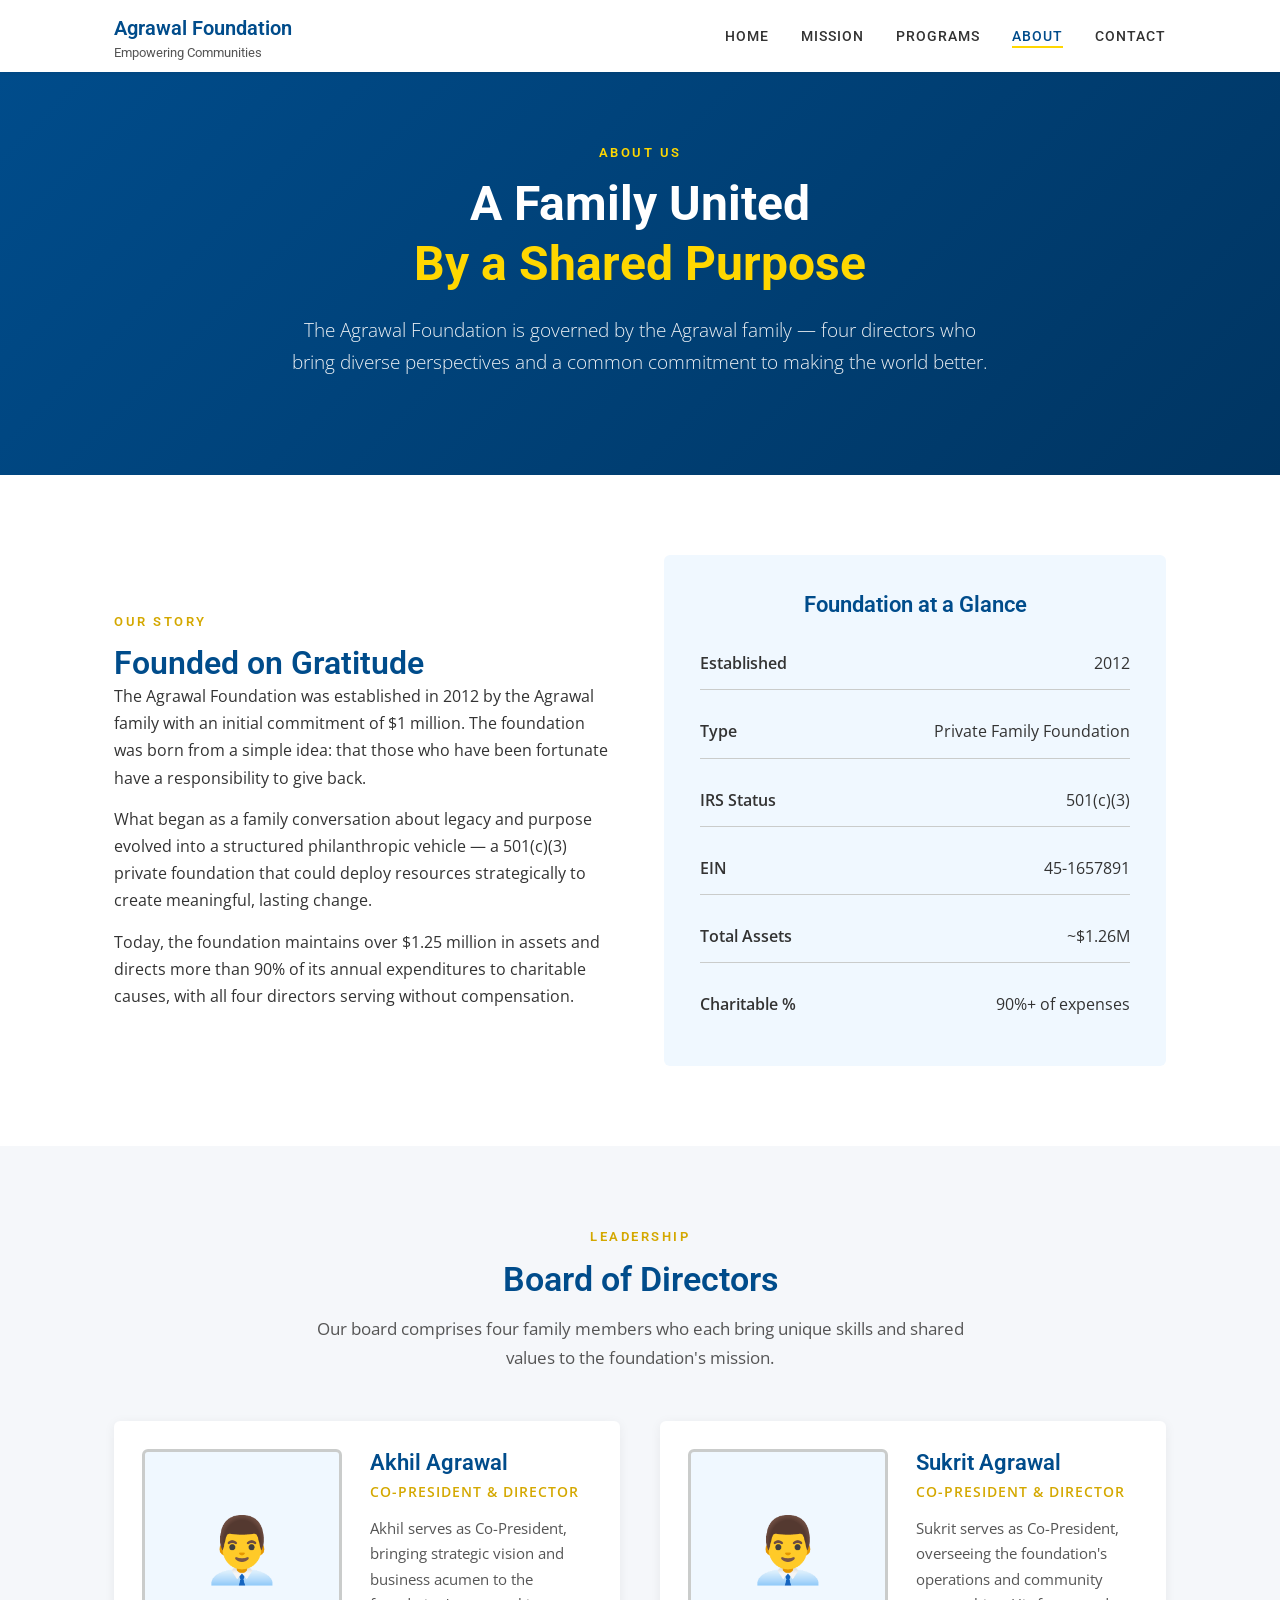
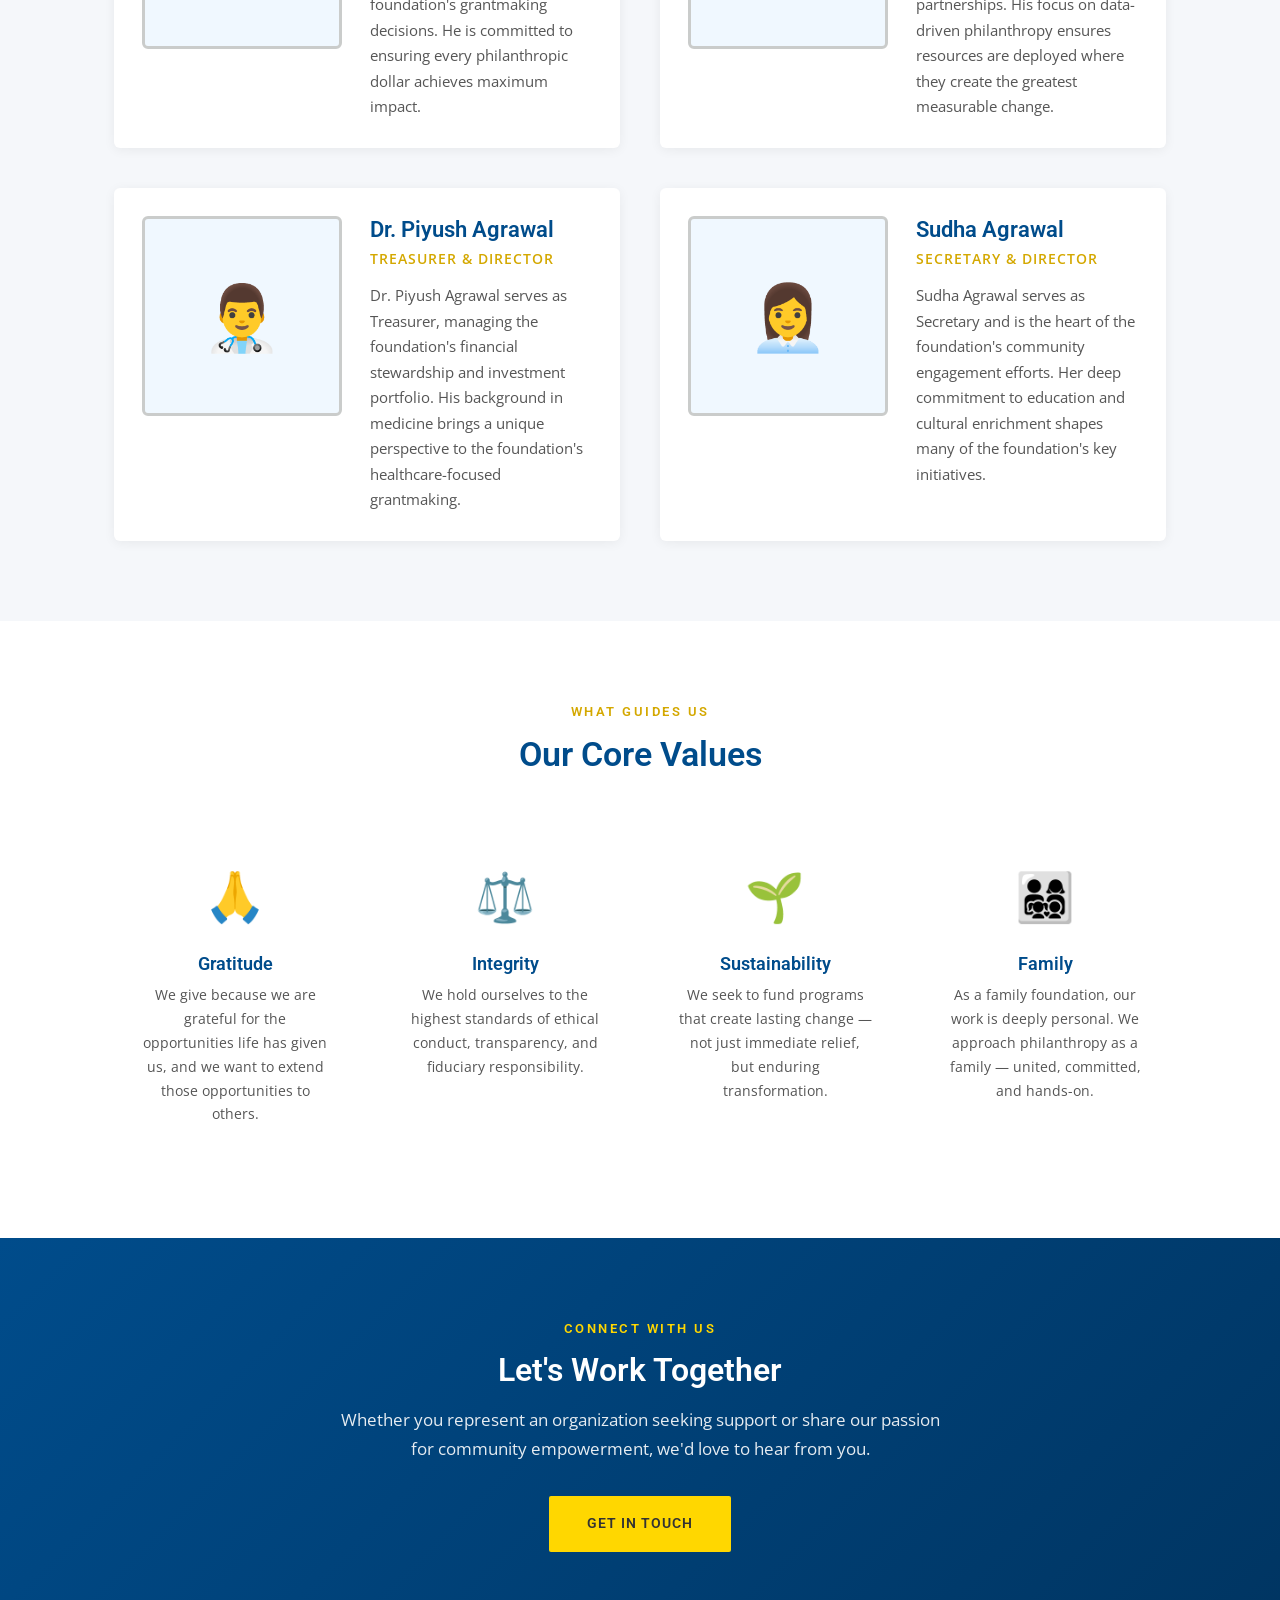
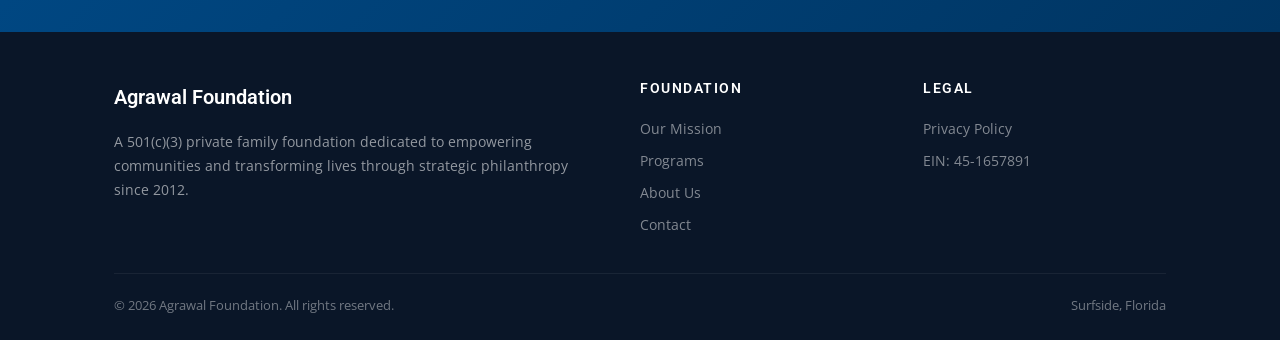
==== about.html @ cae857df "Initial commit: Agrawal Foundation website Complete 6-page website for agrawalfoundation.com: - Home" ====
<!DOCTYPE html>
<html lang="en">
<head>
  <meta charset="UTF-8">
  <meta name="viewport" content="width=device-width, initial-scale=1.0">
  <title>About Us | Agrawal Foundation</title>
  <meta name="description" content="Meet the Agrawal family — the founders and directors of the Agrawal Foundation, a private family foundation in South Florida.">
  <link rel="canonical" href="https://www.agrawalfoundation.com/about.html">
  <link rel="preconnect" href="https://fonts.googleapis.com">
  <link rel="preconnect" href="https://fonts.gstatic.com" crossorigin>
  <link href="https://fonts.googleapis.com/css2?family=Open+Sans:wght@300;400;600&family=Roboto:wght@300;400;500;600;700&display=swap" rel="stylesheet">
  <link rel="stylesheet" href="css/styles.css">
</head>
<body>
  <a href="#main" class="skip-link">Skip to content</a>

  <!-- Header -->
  <header>
    <div class="container">
      <a href="index.html" class="logo">
        <div>Agrawal Foundation<span>Empowering Communities</span></div>
      </a>
      <button class="menu-toggle" aria-label="Toggle menu" aria-expanded="false">
        <span></span><span></span><span></span>
      </button>
      <nav>
        <ul>
          <li><a href="index.html">Home</a></li>
          <li><a href="mission.html">Mission</a></li>
          <li><a href="programs.html">Programs</a></li>
          <li><a href="about.html">About</a></li>
          <li><a href="contact.html">Contact</a></li>
        </ul>
      </nav>
    </div>
  </header>

  <!-- Hero -->
  <section class="hero" style="padding:70px 0 60px;">
    <div class="container">
      <span class="overline">About Us</span>
      <h1>A Family United<br><span class="highlight">By a Shared Purpose</span></h1>
      <p>The Agrawal Foundation is governed by the Agrawal family — four directors who bring diverse perspectives and a common commitment to making the world better.</p>
    </div>
  </section>

  <main id="main">

  <!-- Our Story -->
  <section class="section">
    <div class="container">
      <div class="two-col">
        <div>
          <span class="overline">Our Story</span>
          <h2>Founded on Gratitude</h2>
          <p>The Agrawal Foundation was established in 2012 by the Agrawal family with an initial commitment of $1 million. The foundation was born from a simple idea: that those who have been fortunate have a responsibility to give back.</p>
          <p>What began as a family conversation about legacy and purpose evolved into a structured philanthropic vehicle — a 501(c)(3) private foundation that could deploy resources strategically to create meaningful, lasting change.</p>
          <p>Today, the foundation maintains over $1.25 million in assets and directs more than 90% of its annual expenditures to charitable causes, with all four directors serving without compensation.</p>
        </div>
        <div>
          <div style="background:var(--bg-light);border-radius:var(--radius);padding:36px;">
            <h3 style="margin-bottom:20px;text-align:center;">Foundation at a Glance</h3>
            <div style="display:grid;gap:16px;">
              <div style="display:flex;justify-content:space-between;padding:12px 0;border-bottom:1px solid var(--border);">
                <span style="font-weight:600;">Established</span><span>2012</span>
              </div>
              <div style="display:flex;justify-content:space-between;padding:12px 0;border-bottom:1px solid var(--border);">
                <span style="font-weight:600;">Type</span><span>Private Family Foundation</span>
              </div>
              <div style="display:flex;justify-content:space-between;padding:12px 0;border-bottom:1px solid var(--border);">
                <span style="font-weight:600;">IRS Status</span><span>501(c)(3)</span>
              </div>
              <div style="display:flex;justify-content:space-between;padding:12px 0;border-bottom:1px solid var(--border);">
                <span style="font-weight:600;">EIN</span><span>45-1657891</span>
              </div>
              <div style="display:flex;justify-content:space-between;padding:12px 0;border-bottom:1px solid var(--border);">
                <span style="font-weight:600;">Total Assets</span><span>~$1.26M</span>
              </div>
              <div style="display:flex;justify-content:space-between;padding:12px 0;">
                <span style="font-weight:600;">Charitable %</span><span>90%+ of expenses</span>
              </div>
            </div>
          </div>
        </div>
      </div>
    </div>
  </section>

  <!-- Board of Directors -->
  <section class="section section-alt">
    <div class="container">
      <div class="section-header">
        <span class="overline">Leadership</span>
        <h2>Board of Directors</h2>
        <p>Our board comprises four family members who each bring unique skills and shared values to the foundation's mission.</p>
      </div>
      <div class="team-grid">

        <div class="team-card animate">
          <div style="background:var(--bg-light);width:200px;height:200px;border-radius:var(--radius);display:flex;align-items:center;justify-content:center;font-size:64px;border:3px solid var(--border);">👨‍💼</div>
          <div class="team-info">
            <h3>Akhil Agrawal</h3>
            <div class="role">Co-President &amp; Director</div>
            <p>Akhil serves as Co-President, bringing strategic vision and business acumen to the foundation's grantmaking decisions. He is committed to ensuring every philanthropic dollar achieves maximum impact.</p>
          </div>
        </div>

        <div class="team-card animate">
          <div style="background:var(--bg-light);width:200px;height:200px;border-radius:var(--radius);display:flex;align-items:center;justify-content:center;font-size:64px;border:3px solid var(--border);">👨‍💼</div>
          <div class="team-info">
            <h3>Sukrit Agrawal</h3>
            <div class="role">Co-President &amp; Director</div>
            <p>Sukrit serves as Co-President, overseeing the foundation's operations and community partnerships. His focus on data-driven philanthropy ensures resources are deployed where they create the greatest measurable change.</p>
          </div>
        </div>

        <div class="team-card animate">
          <div style="background:var(--bg-light);width:200px;height:200px;border-radius:var(--radius);display:flex;align-items:center;justify-content:center;font-size:64px;border:3px solid var(--border);">👨‍⚕️</div>
          <div class="team-info">
            <h3>Dr. Piyush Agrawal</h3>
            <div class="role">Treasurer &amp; Director</div>
            <p>Dr. Piyush Agrawal serves as Treasurer, managing the foundation's financial stewardship and investment portfolio. His background in medicine brings a unique perspective to the foundation's healthcare-focused grantmaking.</p>
          </div>
        </div>

        <div class="team-card animate">
          <div style="background:var(--bg-light);width:200px;height:200px;border-radius:var(--radius);display:flex;align-items:center;justify-content:center;font-size:64px;border:3px solid var(--border);">👩‍💼</div>
          <div class="team-info">
            <h3>Sudha Agrawal</h3>
            <div class="role">Secretary &amp; Director</div>
            <p>Sudha Agrawal serves as Secretary and is the heart of the foundation's community engagement efforts. Her deep commitment to education and cultural enrichment shapes many of the foundation's key initiatives.</p>
          </div>
        </div>

      </div>
    </div>
  </section>

  <!-- Values -->
  <section class="section">
    <div class="container">
      <div class="section-header">
        <span class="overline">What Guides Us</span>
        <h2>Our Core Values</h2>
      </div>
      <div class="values-grid">
        <div class="value-item animate">
          <div class="value-icon">🙏</div>
          <h4>Gratitude</h4>
          <p>We give because we are grateful for the opportunities life has given us, and we want to extend those opportunities to others.</p>
        </div>
        <div class="value-item animate">
          <div class="value-icon">⚖️</div>
          <h4>Integrity</h4>
          <p>We hold ourselves to the highest standards of ethical conduct, transparency, and fiduciary responsibility.</p>
        </div>
        <div class="value-item animate">
          <div class="value-icon">🌱</div>
          <h4>Sustainability</h4>
          <p>We seek to fund programs that create lasting change — not just immediate relief, but enduring transformation.</p>
        </div>
        <div class="value-item animate">
          <div class="value-icon">👨‍👩‍👧‍👦</div>
          <h4>Family</h4>
          <p>As a family foundation, our work is deeply personal. We approach philanthropy as a family — united, committed, and hands-on.</p>
        </div>
      </div>
    </div>
  </section>

  <!-- CTA -->
  <section class="contact-section">
    <div class="container text-center">
      <span class="overline" style="color:var(--gold)">Connect With Us</span>
      <h2 style="color:var(--white);margin-bottom:16px;">Let's Work Together</h2>
      <p style="max-width:600px;margin:0 auto 32px;opacity:.9;font-size:17px;">Whether you represent an organization seeking support or share our passion for community empowerment, we'd love to hear from you.</p>
      <a href="contact.html" class="btn btn-gold">Get in Touch</a>
    </div>
  </section>

  </main>

  <!-- Footer -->
  <footer>
    <div class="container">
      <div class="footer-grid">
        <div class="footer-about">
          <div class="logo" style="color:var(--white);">Agrawal Foundation</div>
          <p>A 501(c)(3) private family foundation dedicated to empowering communities and transforming lives through strategic philanthropy since 2012.</p>
        </div>
        <div class="footer-links">
          <h4>Foundation</h4>
          <a href="mission.html">Our Mission</a>
          <a href="programs.html">Programs</a>
          <a href="about.html">About Us</a>
          <a href="contact.html">Contact</a>
        </div>
        <div class="footer-legal">
          <h4>Legal</h4>
          <a href="privacy.html">Privacy Policy</a>
          <a href="#">EIN: 45-1657891</a>
        </div>
      </div>
      <div class="footer-bottom">
        <span>&copy; 2026 Agrawal Foundation. All rights reserved.</span>
        <span>Surfside, Florida</span>
      </div>
    </div>
  </footer>

  <script src="js/main.js"></script>
</body>
</html>
---- css/styles.css ----
/* ============================================================
   AGRAWAL FOUNDATION — CSS
   Branding inherited from Litera Capital
   ============================================================ */

/* ---------- Reset & Base ---------- */
*,*::before,*::after{box-sizing:border-box;margin:0;padding:0}
html{scroll-behavior:smooth}
body{font-family:"Open Sans",sans-serif;font-weight:400;font-size:16px;line-height:1.7;color:#333}
img{max-width:100%;height:auto;display:block}
a{color:inherit;text-decoration:none}
ul{list-style:none}

/* ---------- Palette ---------- */
:root{
  --primary:#004c8b;
  --primary-dark:#003562;
  --gold:#FFD700;
  --gold-dark:#d4a800;
  --bg-light:#f0f8ff;
  --bg-alt:#f5f7fa;
  --text:#333;
  --text-light:#555;
  --border:#cacccb;
  --white:#fff;
  --shadow:0 2px 12px rgba(0,0,0,.06);
  --shadow-hover:0 8px 24px rgba(0,76,139,.12);
  --radius:6px;
  --header-h:72px;
  --max-w:1100px;
}

/* ---------- Skip Link ---------- */
.skip-link{position:absolute;top:-100%;left:16px;background:var(--primary);color:#fff;padding:8px 16px;z-index:9999;border-radius:0 0 4px 4px;font-size:14px}
.skip-link:focus{top:0}

/* ---------- Utility ---------- */
.container{max-width:var(--max-w);margin:0 auto;padding:0 24px}
.section{padding:80px 0}
.section-alt{background:var(--bg-alt)}
.section-light{background:var(--bg-light)}
.text-center{text-align:center}
.overline{display:block;font-family:"Roboto",sans-serif;font-size:13px;font-weight:600;text-transform:uppercase;letter-spacing:2.5px;color:var(--gold-dark);margin-bottom:10px}
.gold{color:var(--gold-dark)}
.section-header{max-width:680px;margin:0 auto 48px;text-align:center}
.section-header h2{font-family:"Roboto",sans-serif;font-size:34px;font-weight:600;color:var(--primary);margin-bottom:14px}
.section-header p{color:var(--text-light);font-size:17px}

/* ---------- Typography ---------- */
h1,h2,h3,h4{font-family:"Roboto",sans-serif;line-height:1.25}
h1{font-size:48px;font-weight:700}
h2{font-size:32px;font-weight:600;color:var(--primary)}
h3{font-size:22px;font-weight:600;color:var(--primary)}
h4{font-size:18px;font-weight:600}
p+p{margin-top:14px}

/* ---------- Buttons ---------- */
.btn{display:inline-block;font-family:"Roboto",sans-serif;font-size:14px;font-weight:600;text-transform:uppercase;letter-spacing:1px;padding:14px 36px;border:2px solid transparent;border-radius:2px;cursor:pointer;transition:all .3s}
.btn-gold{background:var(--gold);color:var(--text)}
.btn-gold:hover{background:var(--gold-dark)}
.btn-outline{background:transparent;border-color:var(--white);color:var(--white)}
.btn-outline:hover{background:var(--white);color:var(--primary)}
.btn-outline-dark{background:transparent;border-color:var(--primary);color:var(--primary)}
.btn-outline-dark:hover{background:var(--primary);color:var(--white)}
.btn-sm{padding:10px 24px;font-size:13px}

/* ---------- Header ---------- */
header{position:sticky;top:0;z-index:1000;background:var(--white);box-shadow:0 1px 4px rgba(0,0,0,.08);height:var(--header-h)}
header .container{display:flex;align-items:center;justify-content:space-between;height:100%}
.logo{display:flex;align-items:center;gap:12px;font-family:"Roboto",sans-serif;font-weight:600;font-size:20px;color:var(--primary)}
.logo img{height:44px;width:auto}
.logo span{font-size:13px;font-weight:400;color:var(--text-light);display:block;line-height:1.2}

nav ul{display:flex;gap:32px}
nav a{font-family:"Roboto",sans-serif;font-size:14px;font-weight:500;text-transform:uppercase;letter-spacing:1px;color:var(--text);position:relative;padding:4px 0;transition:color .3s}
nav a::after{content:'';position:absolute;bottom:0;left:0;width:0;height:2px;background:var(--gold);transition:width .3s}
nav a:hover,nav a.active{color:var(--primary)}
nav a:hover::after,nav a.active::after{width:100%}

/* Hamburger */
.menu-toggle{display:none;flex-direction:column;gap:5px;background:none;border:none;cursor:pointer;padding:8px}
.menu-toggle span{display:block;width:24px;height:2px;background:var(--primary);transition:all .3s}

/* ---------- Hero ---------- */
.hero{background:linear-gradient(135deg,var(--primary),var(--primary-dark));color:var(--white);padding:100px 0 80px;text-align:center}
.hero .overline{color:var(--gold)}
.hero h1{margin-bottom:20px}
.hero h1 .highlight{color:var(--gold)}
.hero p{font-size:19px;font-weight:300;max-width:700px;margin:0 auto 36px;opacity:.92;line-height:1.7}
.hero-buttons{display:flex;gap:16px;justify-content:center;flex-wrap:wrap}

/* ---------- Impact Stats ---------- */
.stats-bar{background:var(--primary-dark);color:var(--white);padding:40px 0}
.stats-grid{display:grid;grid-template-columns:repeat(4,1fr);gap:24px;text-align:center}
.stat-number{font-family:"Roboto",sans-serif;font-size:42px;font-weight:700;color:var(--gold)}
.stat-label{font-size:14px;text-transform:uppercase;letter-spacing:1.5px;margin-top:6px;opacity:.85}

/* ---------- Card Grid ---------- */
.card-grid{display:grid;grid-template-columns:repeat(auto-fit,minmax(300px,1fr));gap:32px}
.card{background:var(--white);border-radius:var(--radius);box-shadow:var(--shadow);padding:36px;border-top:4px solid var(--gold);transition:transform .3s,box-shadow .3s}
.card:hover{transform:translateY(-4px);box-shadow:var(--shadow-hover)}
.card-icon{font-size:40px;margin-bottom:16px}
.card h3{margin-bottom:12px}
.card p{color:var(--text-light);font-size:15px}

/* ---------- Two Column ---------- */
.two-col{display:grid;grid-template-columns:1fr 1fr;gap:48px;align-items:center}
.two-col.reverse{direction:rtl}
.two-col.reverse>*{direction:ltr}
.two-col img{border-radius:var(--radius);box-shadow:var(--shadow)}

/* ---------- Pillars ---------- */
.pillar-grid{display:grid;grid-template-columns:repeat(3,1fr);gap:32px}
.pillar{background:var(--white);border-radius:var(--radius);overflow:hidden;box-shadow:var(--shadow);transition:transform .3s,box-shadow .3s}
.pillar:hover{transform:translateY(-4px);box-shadow:var(--shadow-hover)}
.pillar-img{height:200px;background:var(--bg-light);display:flex;align-items:center;justify-content:center;font-size:64px}
.pillar-body{padding:28px}
.pillar-body h3{margin-bottom:10px}
.pillar-body p{color:var(--text-light);font-size:15px}

/* ---------- Timeline ---------- */
.timeline{position:relative;max-width:700px;margin:0 auto}
.timeline::before{content:'';position:absolute;left:50%;top:0;bottom:0;width:2px;background:var(--gold);transform:translateX(-50%)}
.timeline-item{position:relative;padding:20px 0;display:flex;align-items:flex-start}
.timeline-item:nth-child(odd){flex-direction:row-reverse;text-align:right}
.timeline-dot{width:16px;height:16px;background:var(--gold);border:3px solid var(--white);border-radius:50%;box-shadow:0 0 0 3px var(--gold);position:absolute;left:50%;transform:translateX(-50%);z-index:1}
.timeline-content{width:45%;padding:20px;background:var(--white);border-radius:var(--radius);box-shadow:var(--shadow)}
.timeline-content h4{color:var(--primary);margin-bottom:6px}
.timeline-content p{font-size:14px;color:var(--text-light)}

/* ---------- Team / About ---------- */
.team-grid{display:grid;grid-template-columns:repeat(2,1fr);gap:40px}
.team-card{display:grid;grid-template-columns:200px 1fr;gap:28px;background:var(--white);border-radius:var(--radius);box-shadow:var(--shadow);overflow:hidden;padding:28px}
.team-card img{width:200px;height:200px;object-fit:cover;border-radius:var(--radius);border:3px solid var(--border)}
.team-info h3{margin-bottom:4px}
.team-info .role{font-size:14px;color:var(--gold-dark);font-weight:600;text-transform:uppercase;letter-spacing:1px;margin-bottom:12px}
.team-info p{font-size:15px;color:var(--text-light)}

/* ---------- Values ---------- */
.values-grid{display:grid;grid-template-columns:repeat(auto-fit,minmax(240px,1fr));gap:28px}
.value-item{text-align:center;padding:32px 24px}
.value-icon{font-size:48px;margin-bottom:16px}
.value-item h4{color:var(--primary);margin-bottom:8px}
.value-item p{font-size:14px;color:var(--text-light)}

/* ---------- Contact ---------- */
.contact-section{background:linear-gradient(135deg,var(--primary),var(--primary-dark));color:var(--white);padding:80px 0}
.contact-grid{display:grid;grid-template-columns:1fr 1fr;gap:48px;align-items:start}
.contact-info h2{color:var(--white);margin-bottom:16px}
.contact-info p{opacity:.9;margin-bottom:24px}
.contact-detail{display:flex;align-items:center;gap:12px;margin-bottom:16px;font-size:15px}
.contact-detail .icon{font-size:20px;width:40px;height:40px;background:rgba(255,255,255,.12);border-radius:50%;display:flex;align-items:center;justify-content:center}
.contact-form{background:rgba(255,255,255,.08);border-radius:var(--radius);padding:32px;backdrop-filter:blur(4px)}
.contact-form label{display:block;font-size:13px;font-weight:600;text-transform:uppercase;letter-spacing:1px;margin-bottom:6px;opacity:.85}
.contact-form input,.contact-form textarea,.contact-form select{width:100%;padding:12px 16px;background:rgba(255,255,255,.1);border:1px solid rgba(255,255,255,.2);border-radius:4px;color:var(--white);font-family:"Open Sans",sans-serif;font-size:15px;margin-bottom:20px;transition:border-color .3s}
.contact-form input:focus,.contact-form textarea:focus,.contact-form select:focus{outline:none;border-color:var(--gold)}
.contact-form textarea{min-height:120px;resize:vertical}
.contact-form ::placeholder{color:rgba(255,255,255,.5)}

/* ---------- Footer ---------- */
footer{background:#0a1628;color:rgba(255,255,255,.7);padding:48px 0 24px}
.footer-grid{display:grid;grid-template-columns:2fr 1fr 1fr;gap:40px;margin-bottom:32px}
.footer-about .logo{margin-bottom:16px}
.footer-about p{font-size:14px;line-height:1.7;opacity:.8}
.footer-links h4,.footer-legal h4{color:var(--white);font-size:14px;text-transform:uppercase;letter-spacing:1.5px;margin-bottom:16px}
.footer-links a,.footer-legal a{display:block;font-size:14px;padding:4px 0;opacity:.7;transition:opacity .3s}
.footer-links a:hover,.footer-legal a:hover{opacity:1;color:var(--gold)}
.footer-bottom{border-top:1px solid rgba(255,255,255,.1);padding-top:20px;display:flex;justify-content:space-between;align-items:center;font-size:13px;opacity:.6;flex-wrap:wrap;gap:12px}

/* ---------- Responsive ---------- */
@media(max-width:975px){
  .stats-grid{grid-template-columns:repeat(2,1fr)}
  .pillar-grid{grid-template-columns:1fr}
  .two-col,.two-col.reverse{grid-template-columns:1fr}
  .team-grid{grid-template-columns:1fr}
  .team-card{grid-template-columns:160px 1fr}
  .contact-grid{grid-template-columns:1fr}
  .footer-grid{grid-template-columns:1fr}
  .hero h1{font-size:36px}
  .hero p{font-size:17px}
  .section{padding:60px 0}
  .timeline::before{left:20px}
  .timeline-item,.timeline-item:nth-child(odd){flex-direction:row;text-align:left}
  .timeline-dot{left:20px}
  .timeline-content{width:calc(100% - 60px);margin-left:50px}
}
@media(max-width:600px){
  .menu-toggle{display:flex}
  nav ul{display:none;position:absolute;top:var(--header-h);left:0;right:0;background:var(--white);flex-direction:column;padding:24px;box-shadow:0 4px 16px rgba(0,0,0,.1);gap:16px}
  nav.open ul{display:flex}
  .hero{padding:60px 0 50px}
  .hero h1{font-size:28px}
  .hero p{font-size:16px}
  .section{padding:48px 0}
  .section-header h2{font-size:26px}
  .stats-grid{grid-template-columns:1fr 1fr}
  .stat-number{font-size:32px}
  .card-grid{grid-template-columns:1fr}
  .team-card{grid-template-columns:1fr}
  .team-card img{width:100%;height:220px}
  .hero-buttons{flex-direction:column;align-items:center}
  .footer-bottom{flex-direction:column;text-align:center}
}
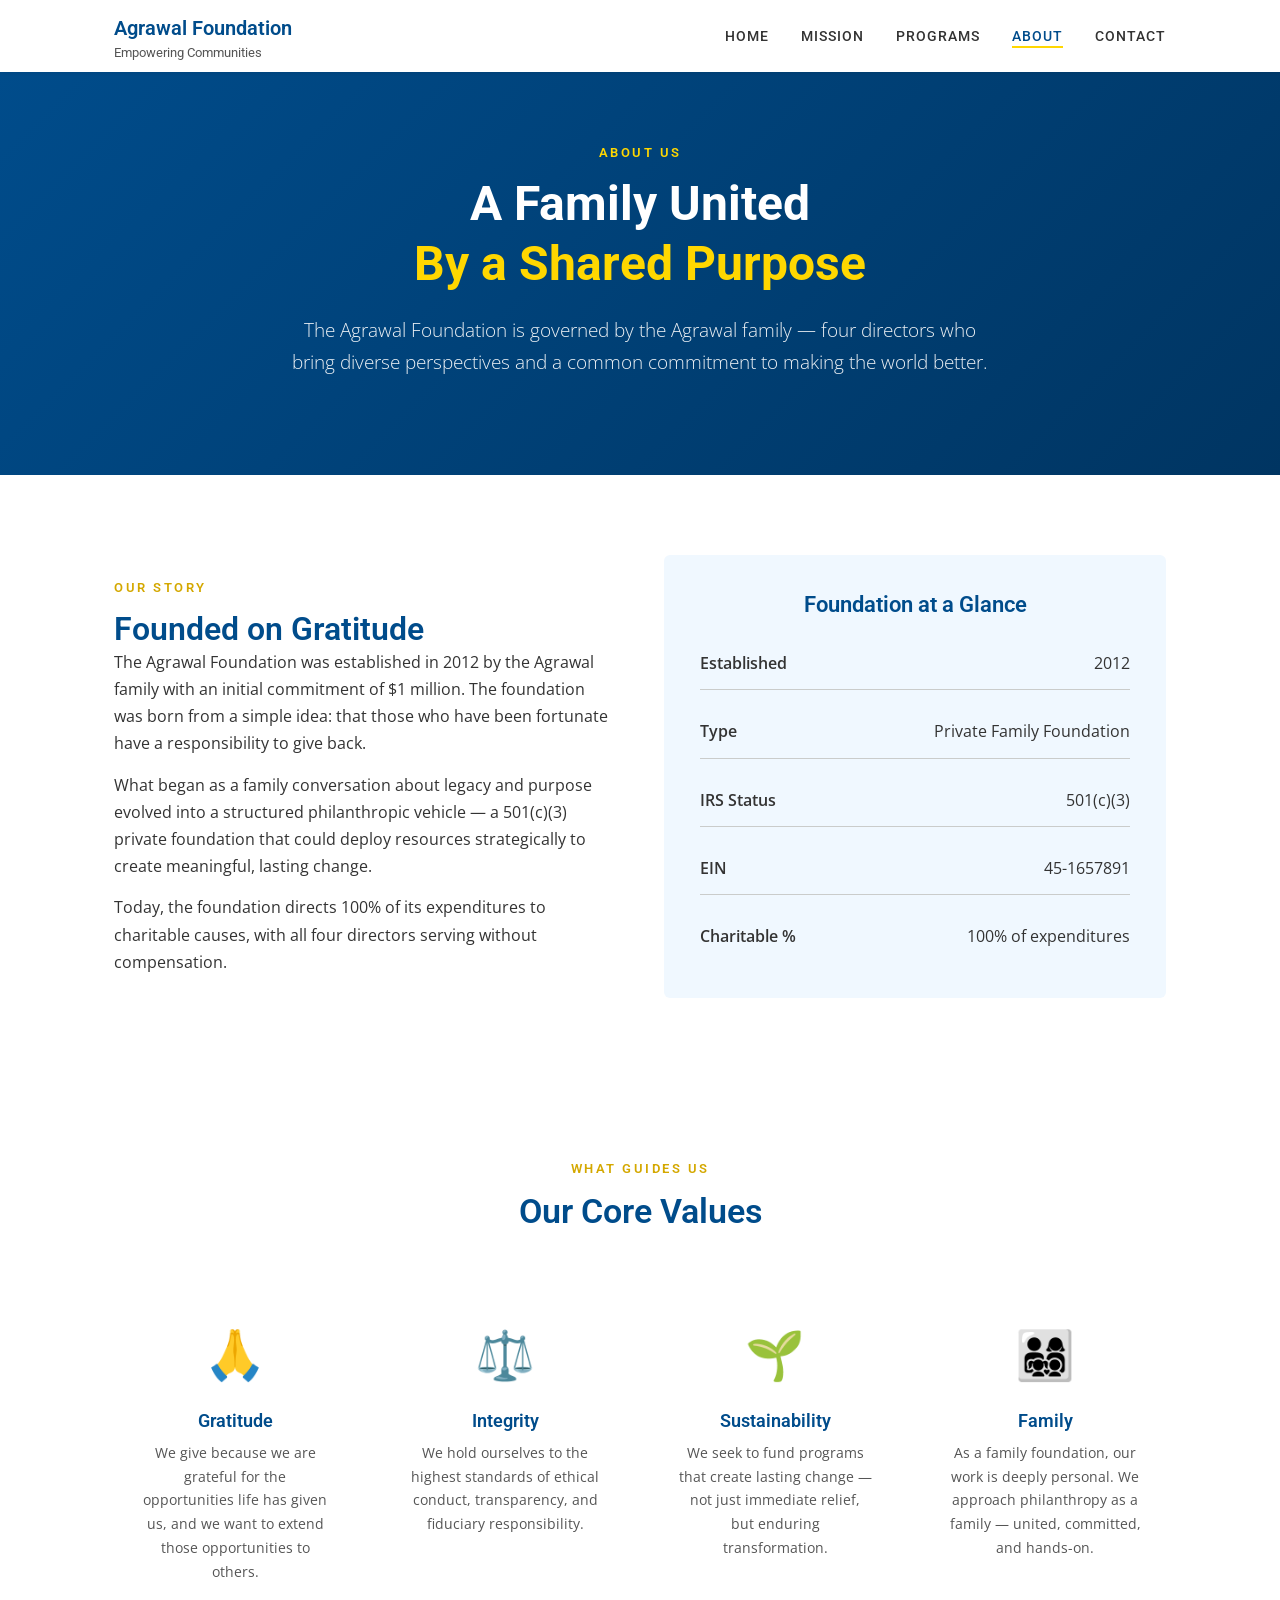
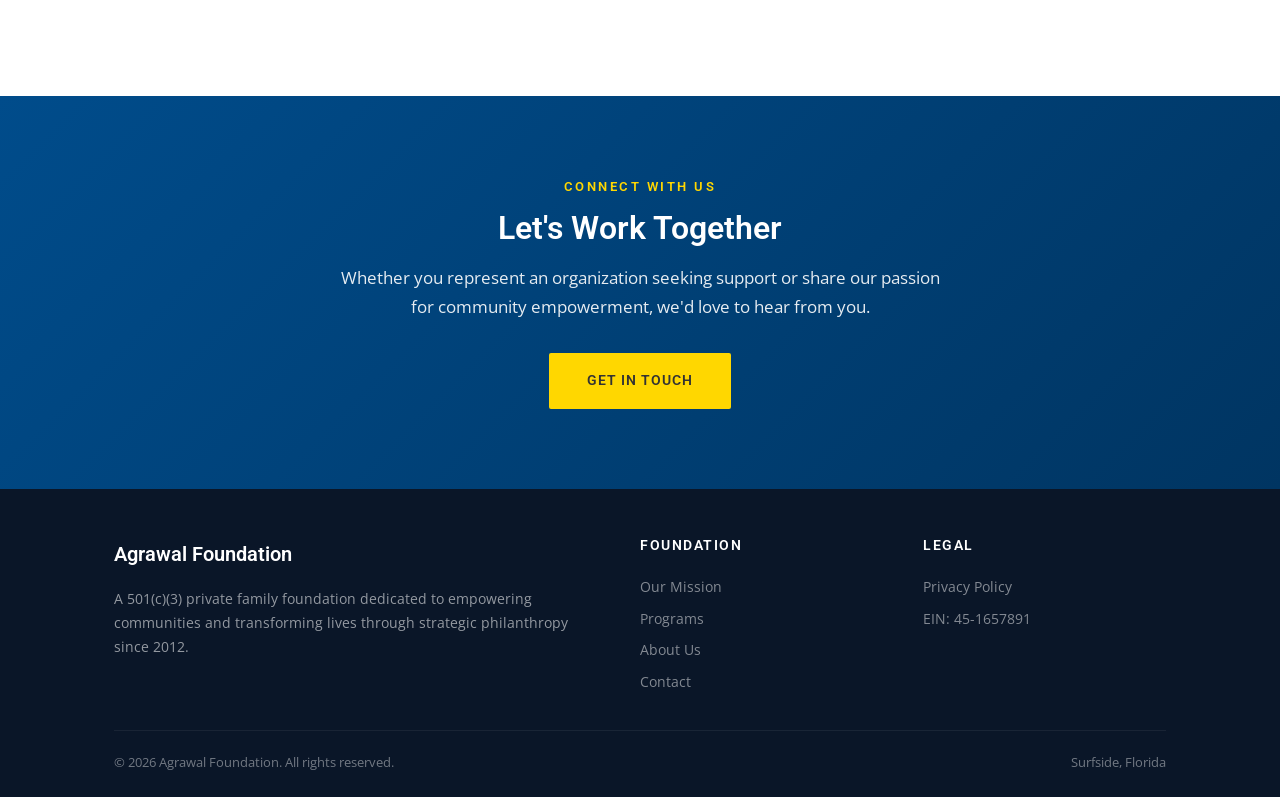
==== commit ae7192f6: "Update foundation details: 100% charitable, remove board, privacy updates - Change 90%+ to 100% for " ====
--- a/about.html
+++ b/about.html
@@ -55,7 +55,7 @@
           <h2>Founded on Gratitude</h2>
           <p>The Agrawal Foundation was established in 2012 by the Agrawal family with an initial commitment of $1 million. The foundation was born from a simple idea: that those who have been fortunate have a responsibility to give back.</p>
           <p>What began as a family conversation about legacy and purpose evolved into a structured philanthropic vehicle — a 501(c)(3) private foundation that could deploy resources strategically to create meaningful, lasting change.</p>
-          <p>Today, the foundation maintains over $1.25 million in assets and directs more than 90% of its annual expenditures to charitable causes, with all four directors serving without compensation.</p>
+          <p>Today, the foundation directs 100% of its expenditures to charitable causes, with all four directors serving without compensation.</p>
         </div>
         <div>
           <div style="background:var(--bg-light);border-radius:var(--radius);padding:36px;">
@@ -73,65 +73,12 @@
               <div style="display:flex;justify-content:space-between;padding:12px 0;border-bottom:1px solid var(--border);">
                 <span style="font-weight:600;">EIN</span><span>45-1657891</span>
               </div>
-              <div style="display:flex;justify-content:space-between;padding:12px 0;border-bottom:1px solid var(--border);">
-                <span style="font-weight:600;">Total Assets</span><span>~$1.26M</span>
-              </div>
               <div style="display:flex;justify-content:space-between;padding:12px 0;">
-                <span style="font-weight:600;">Charitable %</span><span>90%+ of expenses</span>
+                <span style="font-weight:600;">Charitable %</span><span>100% of expenditures</span>
               </div>
             </div>
           </div>
         </div>
-      </div>
-    </div>
-  </section>
-
-  <!-- Board of Directors -->
-  <section class="section section-alt">
-    <div class="container">
-      <div class="section-header">
-        <span class="overline">Leadership</span>
-        <h2>Board of Directors</h2>
-        <p>Our board comprises four family members who each bring unique skills and shared values to the foundation's mission.</p>
-      </div>
-      <div class="team-grid">
-
-        <div class="team-card animate">
-          <div style="background:var(--bg-light);width:200px;height:200px;border-radius:var(--radius);display:flex;align-items:center;justify-content:center;font-size:64px;border:3px solid var(--border);">👨‍💼</div>
-          <div class="team-info">
-            <h3>Akhil Agrawal</h3>
-            <div class="role">Co-President &amp; Director</div>
-            <p>Akhil serves as Co-President, bringing strategic vision and business acumen to the foundation's grantmaking decisions. He is committed to ensuring every philanthropic dollar achieves maximum impact.</p>
-          </div>
-        </div>
-
-        <div class="team-card animate">
-          <div style="background:var(--bg-light);width:200px;height:200px;border-radius:var(--radius);display:flex;align-items:center;justify-content:center;font-size:64px;border:3px solid var(--border);">👨‍💼</div>
-          <div class="team-info">
-            <h3>Sukrit Agrawal</h3>
-            <div class="role">Co-President &amp; Director</div>
-            <p>Sukrit serves as Co-President, overseeing the foundation's operations and community partnerships. His focus on data-driven philanthropy ensures resources are deployed where they create the greatest measurable change.</p>
-          </div>
-        </div>
-
-        <div class="team-card animate">
-          <div style="background:var(--bg-light);width:200px;height:200px;border-radius:var(--radius);display:flex;align-items:center;justify-content:center;font-size:64px;border:3px solid var(--border);">👨‍⚕️</div>
-          <div class="team-info">
-            <h3>Dr. Piyush Agrawal</h3>
-            <div class="role">Treasurer &amp; Director</div>
-            <p>Dr. Piyush Agrawal serves as Treasurer, managing the foundation's financial stewardship and investment portfolio. His background in medicine brings a unique perspective to the foundation's healthcare-focused grantmaking.</p>
-          </div>
-        </div>
-
-        <div class="team-card animate">
-          <div style="background:var(--bg-light);width:200px;height:200px;border-radius:var(--radius);display:flex;align-items:center;justify-content:center;font-size:64px;border:3px solid var(--border);">👩‍💼</div>
-          <div class="team-info">
-            <h3>Sudha Agrawal</h3>
-            <div class="role">Secretary &amp; Director</div>
-            <p>Sudha Agrawal serves as Secretary and is the heart of the foundation's community engagement efforts. Her deep commitment to education and cultural enrichment shapes many of the foundation's key initiatives.</p>
-          </div>
-        </div>
-
       </div>
     </div>
   </section>
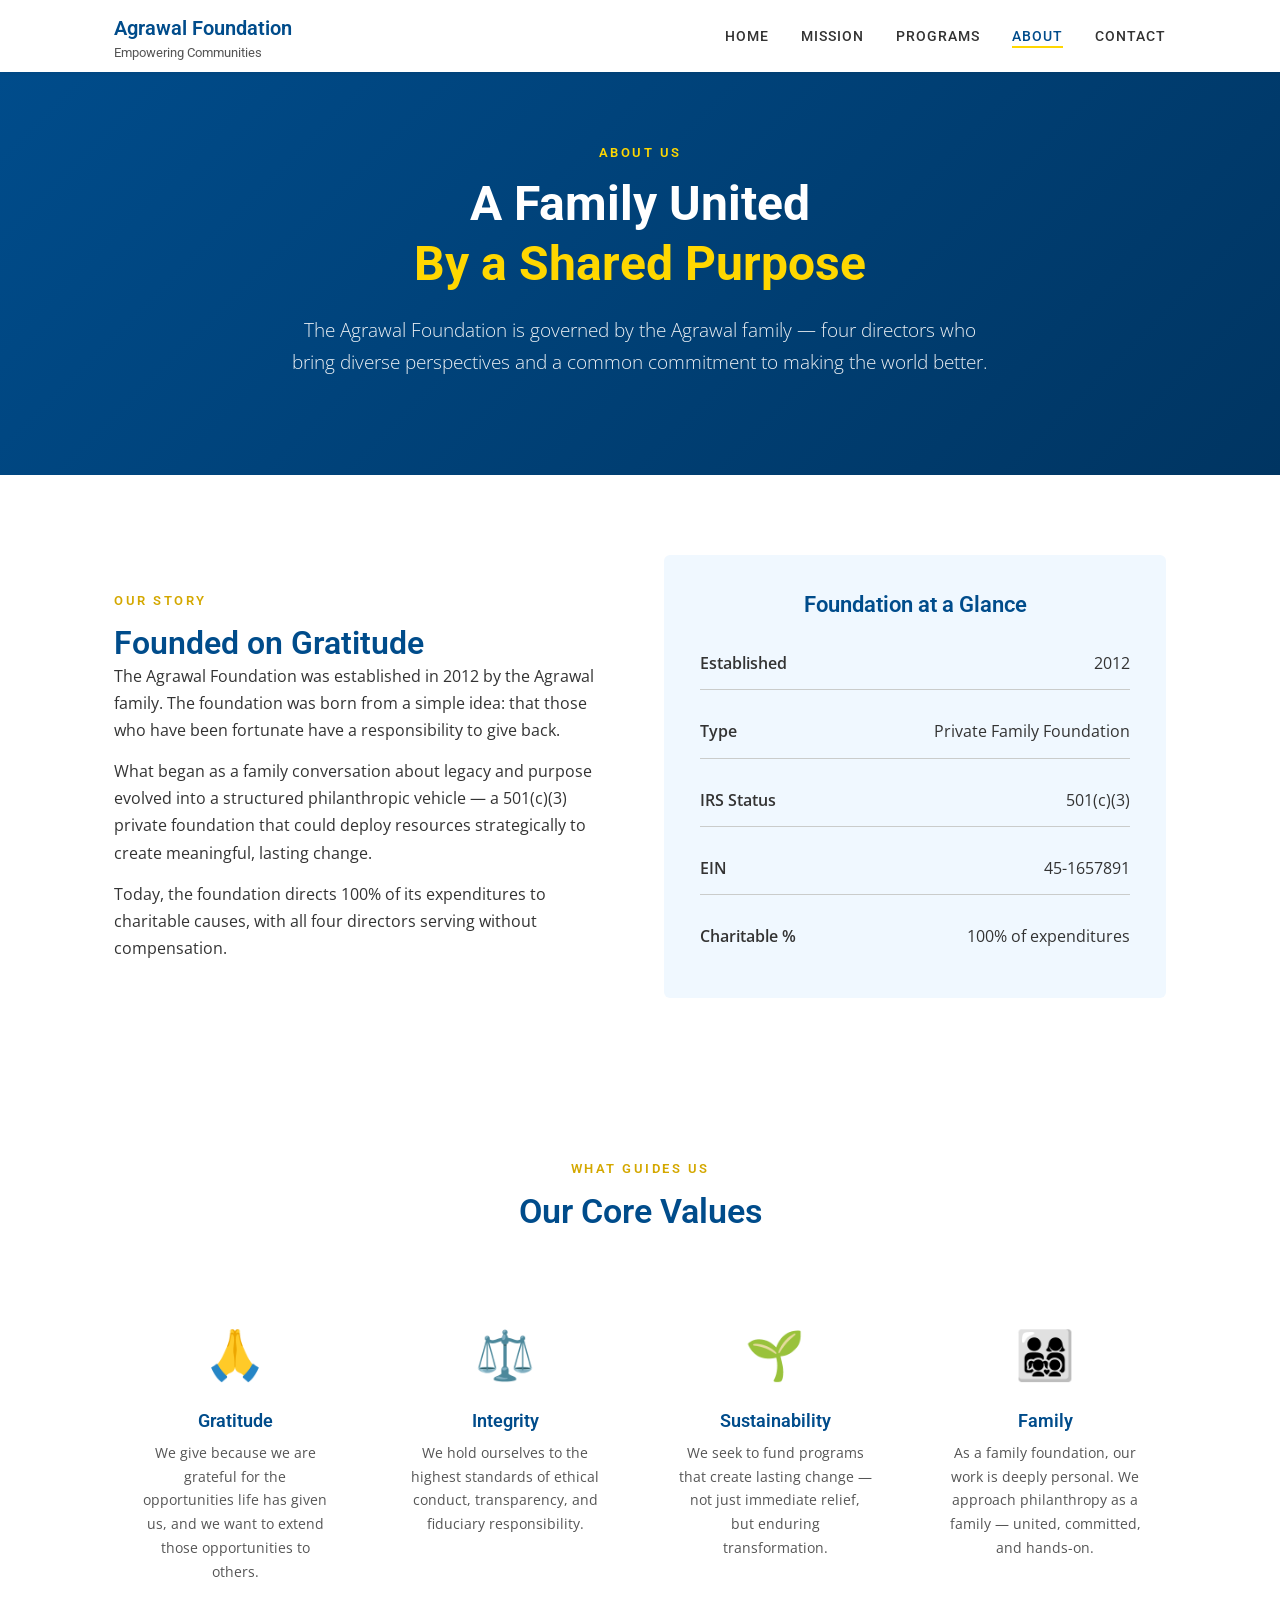
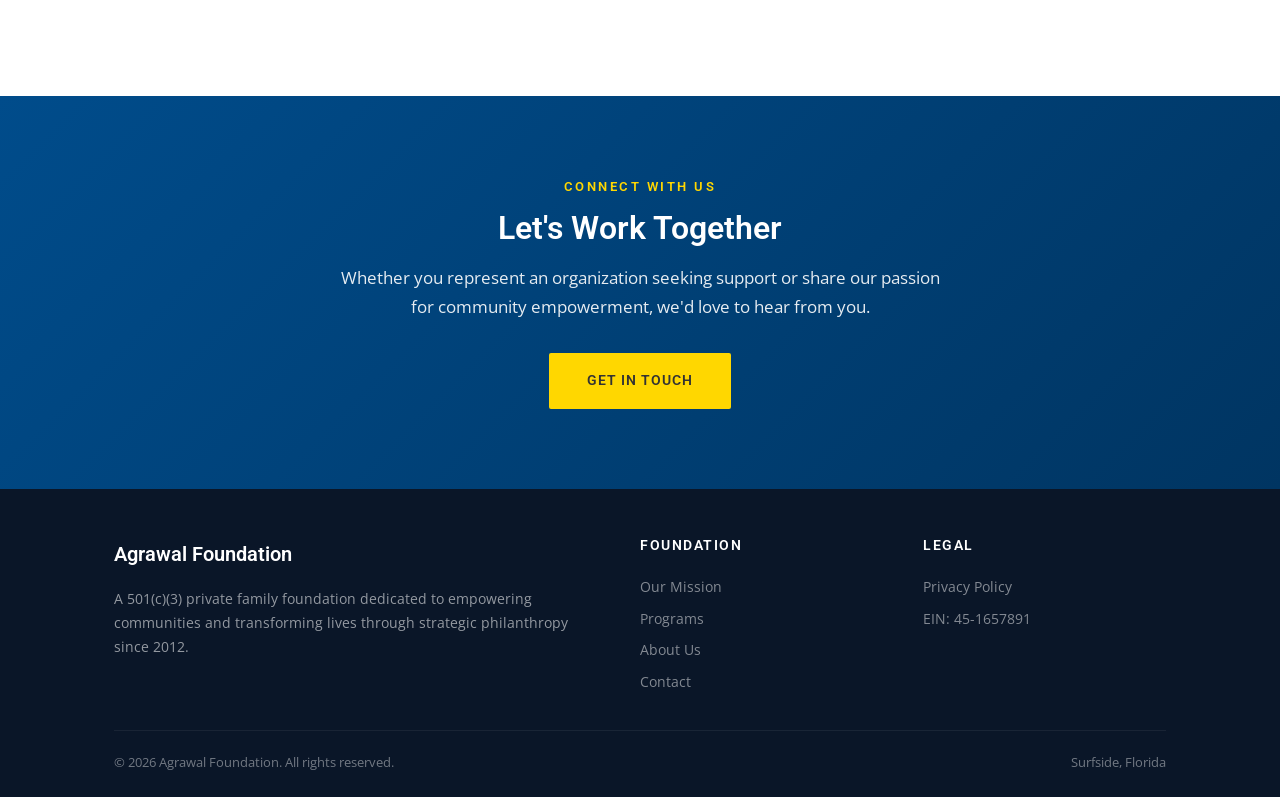
==== commit 7869913b: "Remove $1M reference from About, put Four Pillars in single row - Remove "initial commitment of $1 m" ====
--- a/about.html
+++ b/about.html
@@ -53,7 +53,7 @@
         <div>
           <span class="overline">Our Story</span>
           <h2>Founded on Gratitude</h2>
-          <p>The Agrawal Foundation was established in 2012 by the Agrawal family with an initial commitment of $1 million. The foundation was born from a simple idea: that those who have been fortunate have a responsibility to give back.</p>
+          <p>The Agrawal Foundation was established in 2012 by the Agrawal family. The foundation was born from a simple idea: that those who have been fortunate have a responsibility to give back.</p>
           <p>What began as a family conversation about legacy and purpose evolved into a structured philanthropic vehicle — a 501(c)(3) private foundation that could deploy resources strategically to create meaningful, lasting change.</p>
           <p>Today, the foundation directs 100% of its expenditures to charitable causes, with all four directors serving without compensation.</p>
         </div>
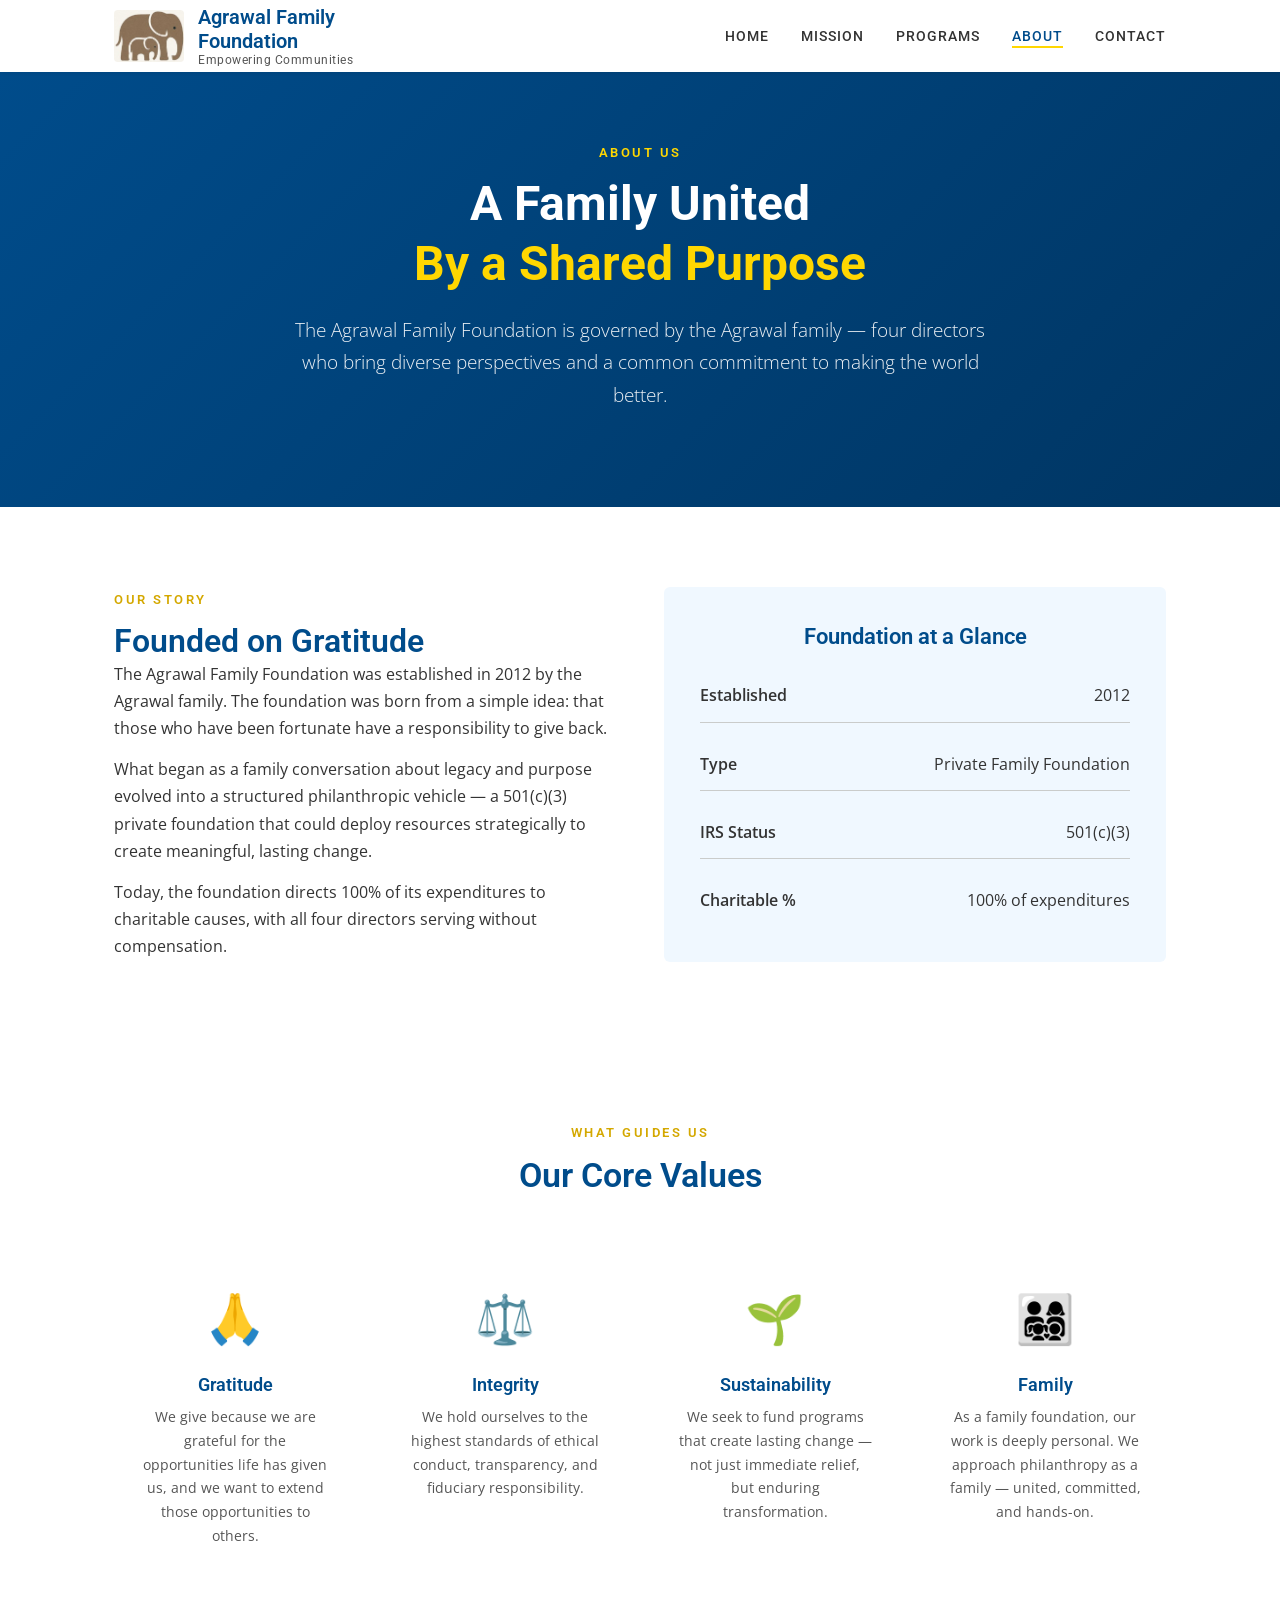
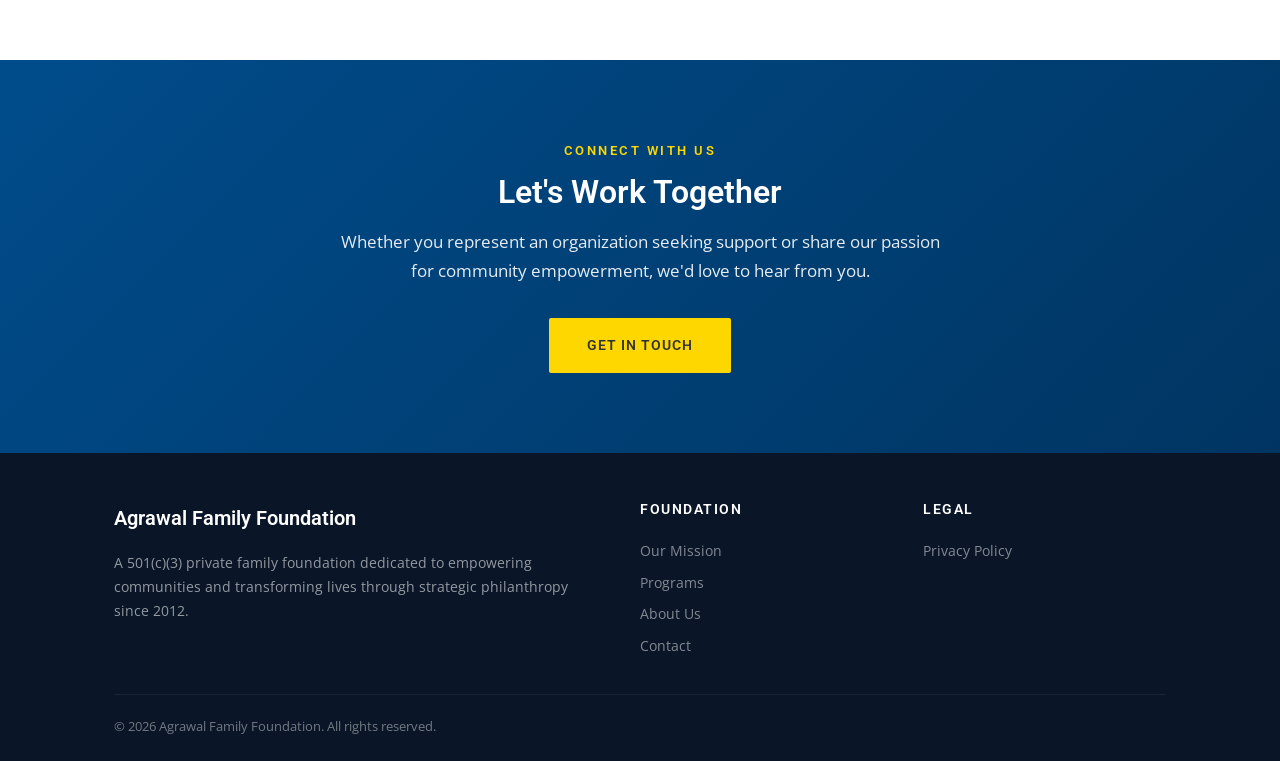
==== commit 7e3132f5: "Rebrand to Agrawal Family Foundation with site-wide updates - Rename "Agrawal Foundation" to "Agrawa" ====
--- a/about.html
+++ b/about.html
@@ -3,8 +3,8 @@
 <head>
   <meta charset="UTF-8">
   <meta name="viewport" content="width=device-width, initial-scale=1.0">
-  <title>About Us | Agrawal Foundation</title>
-  <meta name="description" content="Meet the Agrawal family — the founders and directors of the Agrawal Foundation, a private family foundation in South Florida.">
+  <title>About Us | Agrawal Family Foundation</title>
+  <meta name="description" content="Meet the Agrawal family — the founders and directors of the Agrawal Family Foundation, a private family foundation in South Florida.">
   <link rel="canonical" href="https://www.agrawalfoundation.com/about.html">
   <link rel="preconnect" href="https://fonts.googleapis.com">
   <link rel="preconnect" href="https://fonts.gstatic.com" crossorigin>
@@ -18,7 +18,8 @@
   <header>
     <div class="container">
       <a href="index.html" class="logo">
-        <div>Agrawal Foundation<span>Empowering Communities</span></div>
+        <img src="images/Potential logo 7.jpg" alt="Agrawal Family Foundation">
+        <div class="logo-text">Agrawal Family<br>Foundation<span>Empowering Communities</span></div>
       </a>
       <button class="menu-toggle" aria-label="Toggle menu" aria-expanded="false">
         <span></span><span></span><span></span>
@@ -40,7 +41,7 @@
     <div class="container">
       <span class="overline">About Us</span>
       <h1>A Family United<br><span class="highlight">By a Shared Purpose</span></h1>
-      <p>The Agrawal Foundation is governed by the Agrawal family — four directors who bring diverse perspectives and a common commitment to making the world better.</p>
+      <p>The Agrawal Family Foundation is governed by the Agrawal family — four directors who bring diverse perspectives and a common commitment to making the world better.</p>
     </div>
   </section>
 
@@ -53,7 +54,7 @@
         <div>
           <span class="overline">Our Story</span>
           <h2>Founded on Gratitude</h2>
-          <p>The Agrawal Foundation was established in 2012 by the Agrawal family. The foundation was born from a simple idea: that those who have been fortunate have a responsibility to give back.</p>
+          <p>The Agrawal Family Foundation was established in 2012 by the Agrawal family. The foundation was born from a simple idea: that those who have been fortunate have a responsibility to give back.</p>
           <p>What began as a family conversation about legacy and purpose evolved into a structured philanthropic vehicle — a 501(c)(3) private foundation that could deploy resources strategically to create meaningful, lasting change.</p>
           <p>Today, the foundation directs 100% of its expenditures to charitable causes, with all four directors serving without compensation.</p>
         </div>
@@ -69,9 +70,6 @@
               </div>
               <div style="display:flex;justify-content:space-between;padding:12px 0;border-bottom:1px solid var(--border);">
                 <span style="font-weight:600;">IRS Status</span><span>501(c)(3)</span>
-              </div>
-              <div style="display:flex;justify-content:space-between;padding:12px 0;border-bottom:1px solid var(--border);">
-                <span style="font-weight:600;">EIN</span><span>45-1657891</span>
               </div>
               <div style="display:flex;justify-content:space-between;padding:12px 0;">
                 <span style="font-weight:600;">Charitable %</span><span>100% of expenditures</span>
@@ -132,7 +130,7 @@
     <div class="container">
       <div class="footer-grid">
         <div class="footer-about">
-          <div class="logo" style="color:var(--white);">Agrawal Foundation</div>
+          <div class="logo" style="color:var(--white);">Agrawal Family Foundation</div>
           <p>A 501(c)(3) private family foundation dedicated to empowering communities and transforming lives through strategic philanthropy since 2012.</p>
         </div>
         <div class="footer-links">
@@ -145,12 +143,10 @@
         <div class="footer-legal">
           <h4>Legal</h4>
           <a href="privacy.html">Privacy Policy</a>
-          <a href="#">EIN: 45-1657891</a>
         </div>
       </div>
       <div class="footer-bottom">
-        <span>&copy; 2026 Agrawal Foundation. All rights reserved.</span>
-        <span>Surfside, Florida</span>
+        <span>&copy; 2026 Agrawal Family Foundation. All rights reserved.</span>
       </div>
     </div>
   </footer>
--- a/css/styles.css
+++ b/css/styles.css
@@ -1,5 +1,5 @@
 /* ============================================================
-   AGRAWAL FOUNDATION — CSS
+   AGRAWAL FAMILY FOUNDATION — CSS
    Branding inherited from Litera Capital
    ============================================================ */
 
@@ -65,11 +65,12 @@
 .btn-sm{padding:10px 24px;font-size:13px}
 
 /* ---------- Header ---------- */
-header{position:sticky;top:0;z-index:1000;background:var(--white);box-shadow:0 1px 4px rgba(0,0,0,.08);height:var(--header-h)}
+header{position:sticky;top:0;z-index:1000;background:var(--white);box-shadow:0 1px 4px rgba(0,0,0,.08);height:var(--header-h);padding:4px 0}
 header .container{display:flex;align-items:center;justify-content:space-between;height:100%}
-.logo{display:flex;align-items:center;gap:12px;font-family:"Roboto",sans-serif;font-weight:600;font-size:20px;color:var(--primary)}
-.logo img{height:44px;width:auto}
-.logo span{font-size:13px;font-weight:400;color:var(--text-light);display:block;line-height:1.2}
+.logo{display:flex;align-items:center;gap:14px;font-family:"Roboto",sans-serif;font-weight:600;font-size:20px;color:var(--primary);text-decoration:none}
+.logo img{height:52px;width:auto;border-radius:4px}
+.logo .logo-text{display:flex;flex-direction:column;line-height:1.2}
+.logo .logo-text span{font-size:12px;font-weight:400;color:var(--text-light);letter-spacing:0.5px}
 
 nav ul{display:flex;gap:32px}
 nav a{font-family:"Roboto",sans-serif;font-size:14px;font-weight:500;text-transform:uppercase;letter-spacing:1px;color:var(--text);position:relative;padding:4px 0;transition:color .3s}
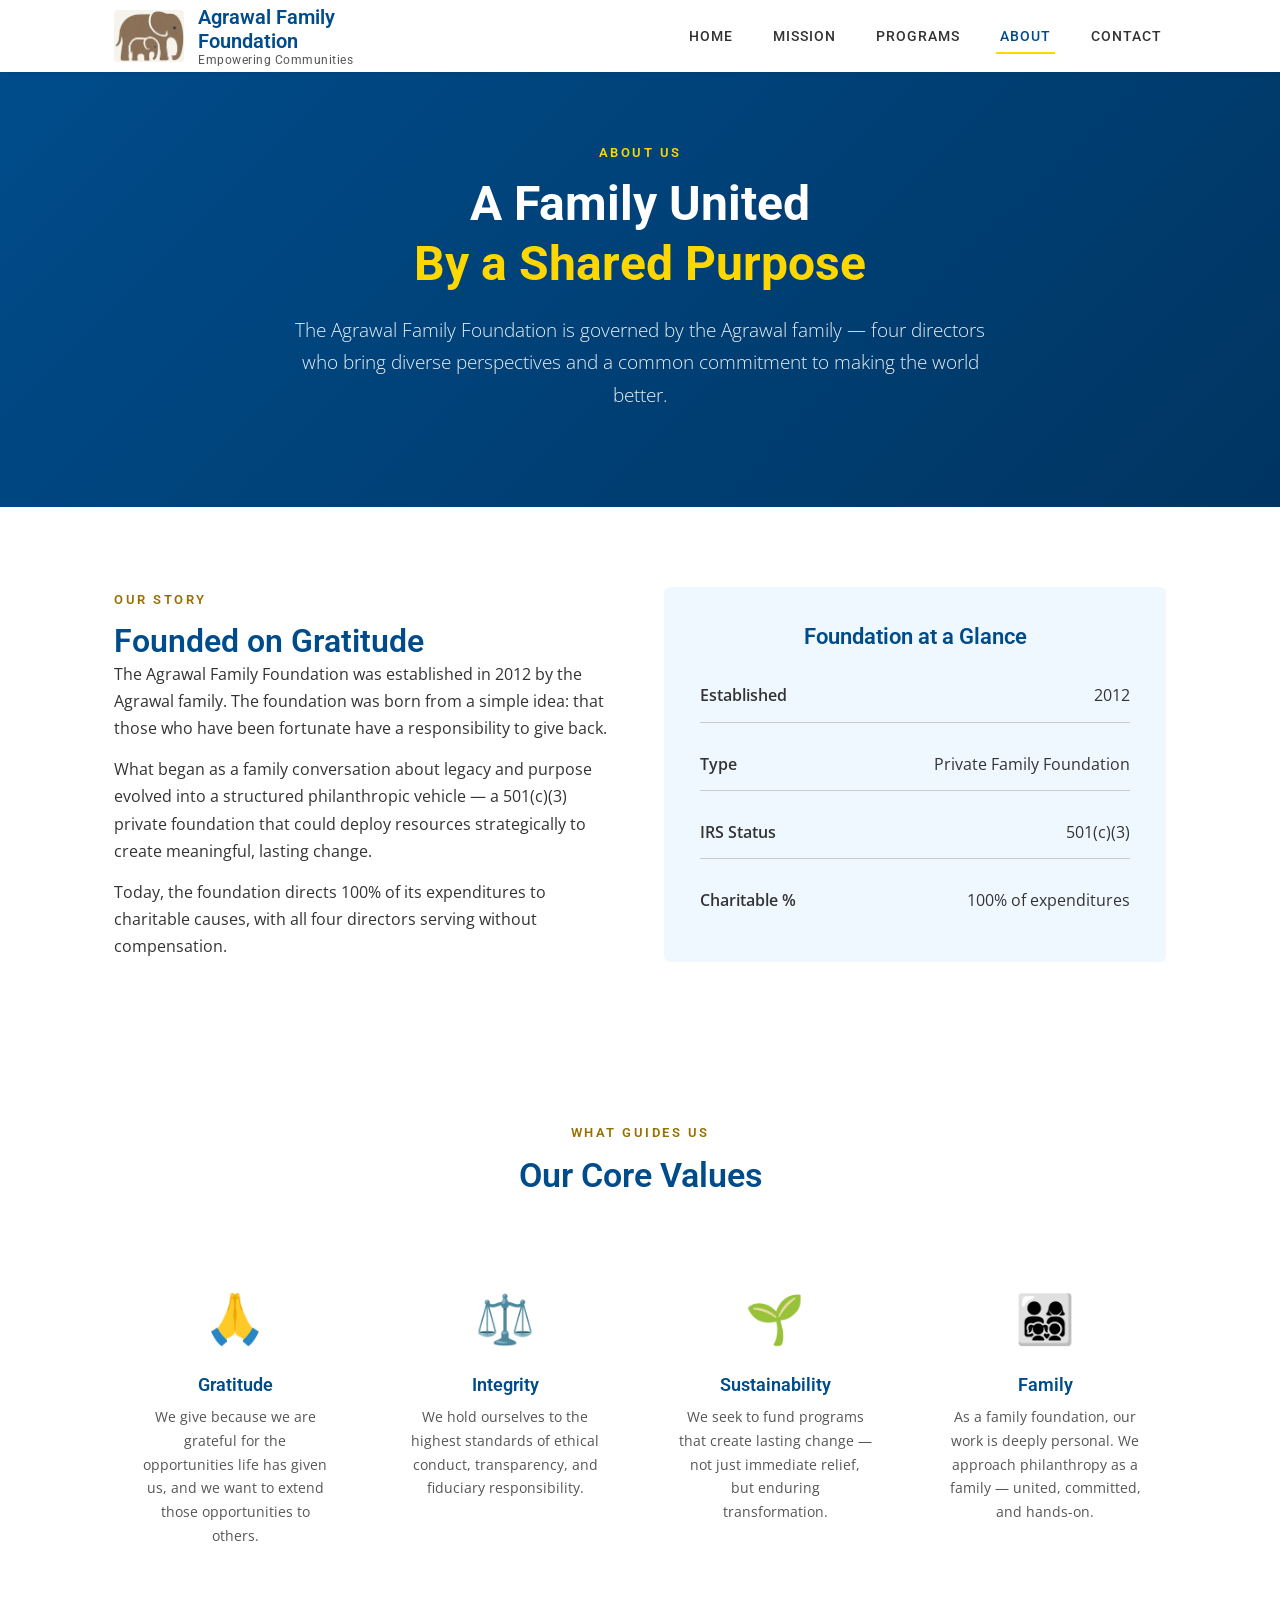
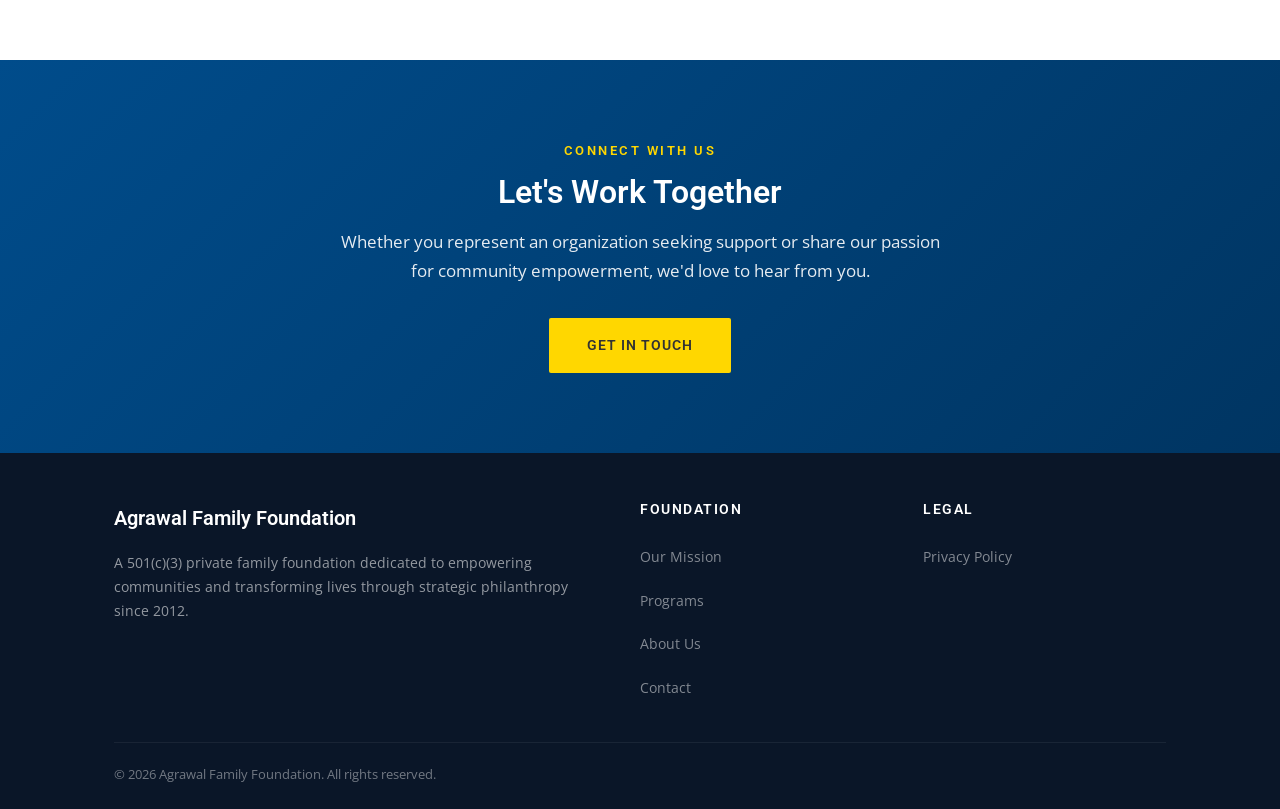
==== commit b7745518: "Finalize rebrand polish + redo pass: GA4, performance, security - Finalize in-progress rebrand edits" ====
--- a/about.html
+++ b/about.html
@@ -2,6 +2,14 @@
 <html lang="en">
 <head>
   <meta charset="UTF-8">
+  <!-- Google Analytics (GA4) -->
+  <script async src="https://www.googletagmanager.com/gtag/js?id=G-KWTF7LBR7S"></script>
+  <script>
+    window.dataLayer = window.dataLayer || [];
+    function gtag(){dataLayer.push(arguments);}
+    gtag('js', new Date());
+    gtag('config', 'G-KWTF7LBR7S');
+  </script>
   <meta name="viewport" content="width=device-width, initial-scale=1.0">
   <title>About Us | Agrawal Family Foundation</title>
   <meta name="description" content="Meet the Agrawal family — the founders and directors of the Agrawal Family Foundation, a private family foundation in South Florida.">
@@ -10,6 +18,7 @@
   <link rel="preconnect" href="https://fonts.gstatic.com" crossorigin>
   <link href="https://fonts.googleapis.com/css2?family=Open+Sans:wght@300;400;600&family=Roboto:wght@300;400;500;600;700&display=swap" rel="stylesheet">
   <link rel="stylesheet" href="css/styles.css">
+  <link rel="icon" href="images/Potential logo 7.jpg" type="image/jpeg">
 </head>
 <body>
   <a href="#main" class="skip-link">Skip to content</a>
@@ -24,7 +33,7 @@
       <button class="menu-toggle" aria-label="Toggle menu" aria-expanded="false">
         <span></span><span></span><span></span>
       </button>
-      <nav>
+      <nav aria-label="Main navigation">
         <ul>
           <li><a href="index.html">Home</a></li>
           <li><a href="mission.html">Mission</a></li>
@@ -36,6 +45,8 @@
     </div>
   </header>
 
+  <main id="main">
+
   <!-- Hero -->
   <section class="hero" style="padding:70px 0 60px;">
     <div class="container">
@@ -44,8 +55,6 @@
       <p>The Agrawal Family Foundation is governed by the Agrawal family — four directors who bring diverse perspectives and a common commitment to making the world better.</p>
     </div>
   </section>
-
-  <main id="main">
 
   <!-- Our Story -->
   <section class="section">
--- a/css/styles.css
+++ b/css/styles.css
@@ -16,7 +16,7 @@
   --primary:#004c8b;
   --primary-dark:#003562;
   --gold:#FFD700;
-  --gold-dark:#d4a800;
+  --gold-dark:#996f00;
   --bg-light:#f0f8ff;
   --bg-alt:#f5f7fa;
   --text:#333;
@@ -73,7 +73,7 @@
 .logo .logo-text span{font-size:12px;font-weight:400;color:var(--text-light);letter-spacing:0.5px}
 
 nav ul{display:flex;gap:32px}
-nav a{font-family:"Roboto",sans-serif;font-size:14px;font-weight:500;text-transform:uppercase;letter-spacing:1px;color:var(--text);position:relative;padding:4px 0;transition:color .3s}
+nav a{font-family:"Roboto",sans-serif;font-size:14px;font-weight:500;text-transform:uppercase;letter-spacing:1px;color:var(--text);position:relative;padding:10px 4px;transition:color .3s}
 nav a::after{content:'';position:absolute;bottom:0;left:0;width:0;height:2px;background:var(--gold);transition:width .3s}
 nav a:hover,nav a.active{color:var(--primary)}
 nav a:hover::after,nav a.active::after{width:100%}
@@ -98,6 +98,9 @@
 
 /* ---------- Card Grid ---------- */
 .card-grid{display:grid;grid-template-columns:repeat(auto-fit,minmax(300px,1fr));gap:32px}
+.card-grid-4{grid-template-columns:repeat(4,1fr)}
+.card-grid-3{grid-template-columns:repeat(3,1fr)}
+.card-grid-2{grid-template-columns:repeat(2,1fr)}
 .card{background:var(--white);border-radius:var(--radius);box-shadow:var(--shadow);padding:36px;border-top:4px solid var(--gold);transition:transform .3s,box-shadow .3s}
 .card:hover{transform:translateY(-4px);box-shadow:var(--shadow-hover)}
 .card-icon{font-size:40px;margin-bottom:16px}
@@ -111,7 +114,7 @@
 .two-col img{border-radius:var(--radius);box-shadow:var(--shadow)}
 
 /* ---------- Pillars ---------- */
-.pillar-grid{display:grid;grid-template-columns:repeat(3,1fr);gap:32px}
+.pillar-grid{display:grid;grid-template-columns:repeat(4,1fr);gap:32px}
 .pillar{background:var(--white);border-radius:var(--radius);overflow:hidden;box-shadow:var(--shadow);transition:transform .3s,box-shadow .3s}
 .pillar:hover{transform:translateY(-4px);box-shadow:var(--shadow-hover)}
 .pillar-img{height:200px;background:var(--bg-light);display:flex;align-items:center;justify-content:center;font-size:64px}
@@ -119,23 +122,6 @@
 .pillar-body h3{margin-bottom:10px}
 .pillar-body p{color:var(--text-light);font-size:15px}
 
-/* ---------- Timeline ---------- */
-.timeline{position:relative;max-width:700px;margin:0 auto}
-.timeline::before{content:'';position:absolute;left:50%;top:0;bottom:0;width:2px;background:var(--gold);transform:translateX(-50%)}
-.timeline-item{position:relative;padding:20px 0;display:flex;align-items:flex-start}
-.timeline-item:nth-child(odd){flex-direction:row-reverse;text-align:right}
-.timeline-dot{width:16px;height:16px;background:var(--gold);border:3px solid var(--white);border-radius:50%;box-shadow:0 0 0 3px var(--gold);position:absolute;left:50%;transform:translateX(-50%);z-index:1}
-.timeline-content{width:45%;padding:20px;background:var(--white);border-radius:var(--radius);box-shadow:var(--shadow)}
-.timeline-content h4{color:var(--primary);margin-bottom:6px}
-.timeline-content p{font-size:14px;color:var(--text-light)}
-
-/* ---------- Team / About ---------- */
-.team-grid{display:grid;grid-template-columns:repeat(2,1fr);gap:40px}
-.team-card{display:grid;grid-template-columns:200px 1fr;gap:28px;background:var(--white);border-radius:var(--radius);box-shadow:var(--shadow);overflow:hidden;padding:28px}
-.team-card img{width:200px;height:200px;object-fit:cover;border-radius:var(--radius);border:3px solid var(--border)}
-.team-info h3{margin-bottom:4px}
-.team-info .role{font-size:14px;color:var(--gold-dark);font-weight:600;text-transform:uppercase;letter-spacing:1px;margin-bottom:12px}
-.team-info p{font-size:15px;color:var(--text-light)}
 
 /* ---------- Values ---------- */
 .values-grid{display:grid;grid-template-columns:repeat(auto-fit,minmax(240px,1fr));gap:28px}
@@ -151,12 +137,6 @@
 .contact-info p{opacity:.9;margin-bottom:24px}
 .contact-detail{display:flex;align-items:center;gap:12px;margin-bottom:16px;font-size:15px}
 .contact-detail .icon{font-size:20px;width:40px;height:40px;background:rgba(255,255,255,.12);border-radius:50%;display:flex;align-items:center;justify-content:center}
-.contact-form{background:rgba(255,255,255,.08);border-radius:var(--radius);padding:32px;backdrop-filter:blur(4px)}
-.contact-form label{display:block;font-size:13px;font-weight:600;text-transform:uppercase;letter-spacing:1px;margin-bottom:6px;opacity:.85}
-.contact-form input,.contact-form textarea,.contact-form select{width:100%;padding:12px 16px;background:rgba(255,255,255,.1);border:1px solid rgba(255,255,255,.2);border-radius:4px;color:var(--white);font-family:"Open Sans",sans-serif;font-size:15px;margin-bottom:20px;transition:border-color .3s}
-.contact-form input:focus,.contact-form textarea:focus,.contact-form select:focus{outline:none;border-color:var(--gold)}
-.contact-form textarea{min-height:120px;resize:vertical}
-.contact-form ::placeholder{color:rgba(255,255,255,.5)}
 
 /* ---------- Footer ---------- */
 footer{background:#0a1628;color:rgba(255,255,255,.7);padding:48px 0 24px}
@@ -164,26 +144,26 @@
 .footer-about .logo{margin-bottom:16px}
 .footer-about p{font-size:14px;line-height:1.7;opacity:.8}
 .footer-links h4,.footer-legal h4{color:var(--white);font-size:14px;text-transform:uppercase;letter-spacing:1.5px;margin-bottom:16px}
-.footer-links a,.footer-legal a{display:block;font-size:14px;padding:4px 0;opacity:.7;transition:opacity .3s}
+.footer-links a,.footer-legal a{display:block;font-size:14px;padding:10px 0;opacity:.7;transition:opacity .3s}
 .footer-links a:hover,.footer-legal a:hover{opacity:1;color:var(--gold)}
 .footer-bottom{border-top:1px solid rgba(255,255,255,.1);padding-top:20px;display:flex;justify-content:space-between;align-items:center;font-size:13px;opacity:.6;flex-wrap:wrap;gap:12px}
 
 /* ---------- Responsive ---------- */
+/* ---------- Focus States ---------- */
+a:focus-visible,.btn:focus-visible{outline:3px solid var(--gold);outline-offset:2px}
+
 @media(max-width:975px){
   .stats-grid{grid-template-columns:repeat(2,1fr)}
-  .pillar-grid{grid-template-columns:1fr}
+  .pillar-grid{grid-template-columns:repeat(2,1fr)}
+  .card-grid-4{grid-template-columns:repeat(2,1fr)}
+  .card-grid-3{grid-template-columns:1fr}
+  .card-grid-2{grid-template-columns:1fr}
   .two-col,.two-col.reverse{grid-template-columns:1fr}
-  .team-grid{grid-template-columns:1fr}
-  .team-card{grid-template-columns:160px 1fr}
   .contact-grid{grid-template-columns:1fr}
   .footer-grid{grid-template-columns:1fr}
   .hero h1{font-size:36px}
   .hero p{font-size:17px}
   .section{padding:60px 0}
-  .timeline::before{left:20px}
-  .timeline-item,.timeline-item:nth-child(odd){flex-direction:row;text-align:left}
-  .timeline-dot{left:20px}
-  .timeline-content{width:calc(100% - 60px);margin-left:50px}
 }
 @media(max-width:600px){
   .menu-toggle{display:flex}
@@ -196,9 +176,11 @@
   .section-header h2{font-size:26px}
   .stats-grid{grid-template-columns:1fr 1fr}
   .stat-number{font-size:32px}
-  .card-grid{grid-template-columns:1fr}
-  .team-card{grid-template-columns:1fr}
-  .team-card img{width:100%;height:220px}
+  .card-grid,.card-grid-4,.card-grid-3,.card-grid-2{grid-template-columns:1fr}
+  .pillar-grid{grid-template-columns:1fr}
   .hero-buttons{flex-direction:column;align-items:center}
+  .logo{gap:10px}
+  .logo img{height:40px}
+  .logo .logo-text{font-size:16px}
   .footer-bottom{flex-direction:column;text-align:center}
 }
